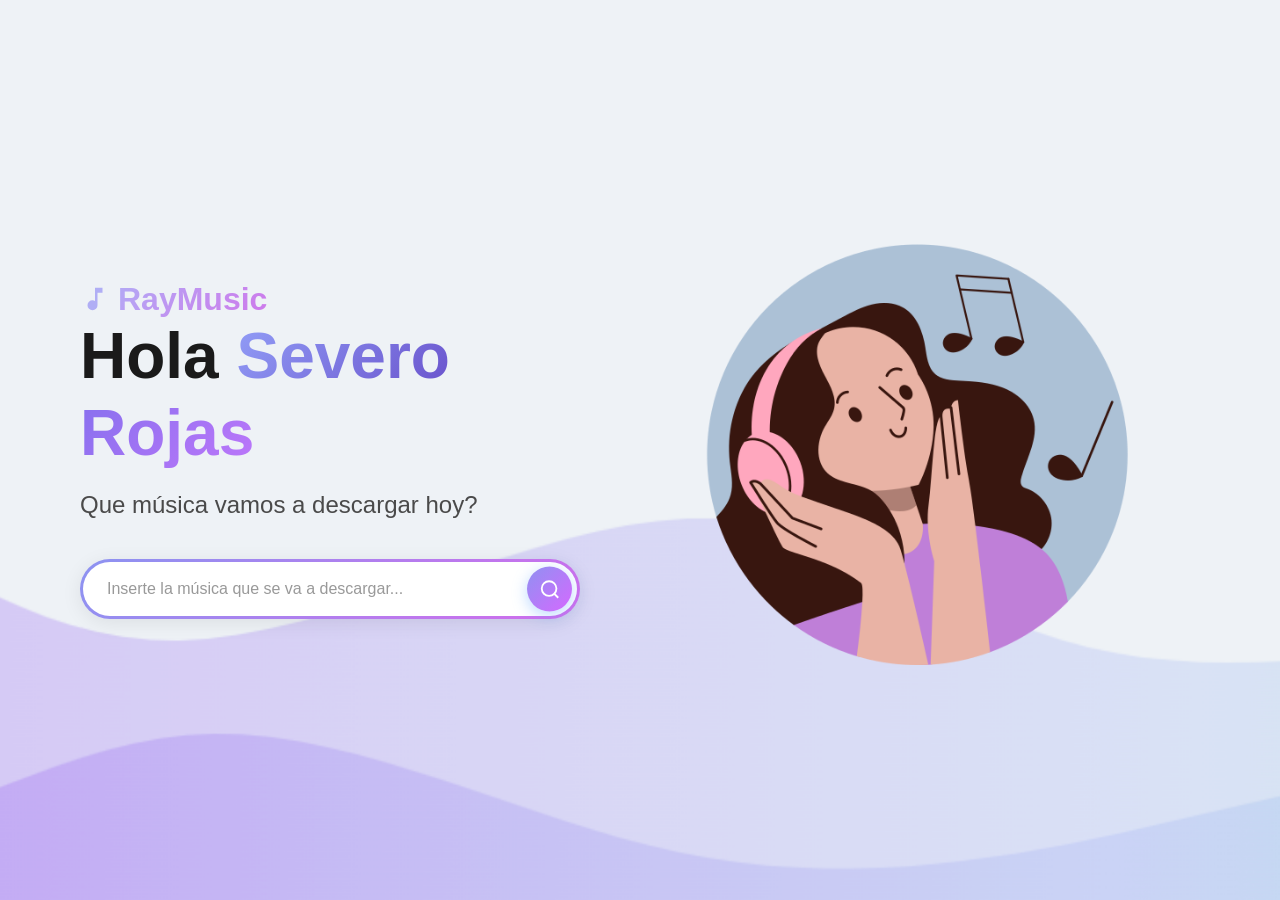
==== index.html @ 9a69cab0 "tercera version" ====
<!DOCTYPE html>
<html lang="es">
<head>
    <meta charset="UTF-8">
    <meta name="viewport" content="width=device-width, initial-scale=1.0">
    <title>Descargador de Música - Severo Rojas</title>
    <link rel="stylesheet" href="styles.css">
    <link rel="icon" href="imagenes/reproductor-de-musica.png" type="image/x-icon">
</head>
<body>
    <div class="container">
        <div class="content">
            <h1 class="titulopagins"><svg xmlns="http://www.w3.org/2000/svg" height="24px" viewBox="0 -960 960 960" width="24px" fill="#B0AEF5"><path d="M287-167q-47-47-47-113t47-113q47-47 113-47 23 0 42.5 5.5T480-418v-422h240v160H560v400q0 66-47 113t-113 47q-66 0-113-47Z"/></svg>RayMusic</h1>
            <h1 class="title">
                Hola <span class="name-blue">Severo</span> <span class="name-purple">Rojas</span>
            </h1>
            
            <p class="subtitle">Que música vamos a descargar hoy?</p>
            
            <div class="search-container">
                <input 
                    type="text" 
                    class="search-input" 
                    placeholder="Inserte la música que se va a descargar..."
                    id="searchInput"
                    autocomplete="off"
                >
                <button class="search-button" id="searchButton">
                    <svg class="search-icon" viewBox="0 0 24 24" fill="none" stroke="currentColor" stroke-width="2">
                        <circle cx="11" cy="11" r="8"></circle>
                        <path d="m21 21-4.35-4.35"></path>
                    </svg>
                </button>
            </div>
        </div>
        <div class="foto"></div>
    </div>
    
    <!-- Modal de resultados -->
    <div id="resultsModal" class="modal">
        <div class="modal-content">
            <div class="modal-header">
                <h2>Resultados de búsqueda</h2>
                <button id="closeModal" class="close-btn">&times;</button>
            </div>
            <div id="modalResults" class="modal-results"></div>
        </div>
    </div>
    
    <!-- Cargar configuración y aplicación -->
    <script src="config.js"></script>
    <script src="app.js"></script>
</body>
</html>
---- styles.css ----
* {
    margin: 0;
    padding: 0;
    box-sizing: border-box;
}

body {
    font-family: -apple-system, BlinkMacSystemFont, 'Segoe UI', Roboto, 'Helvetica Neue', Arial, sans-serif;
    background-image: url(imagenes/Hola\ Severo\ Rojas.png);
    background-size: cover;
    background-position: center center;
    background-repeat: no-repeat;
    min-height: 100vh;
    width: 100%;
    display: flex;
    align-items: center;
    justify-content: center;
    overflow-x: hidden;
    overflow-y: auto;
    position: relative;
}

/* Asegurar que el fondo cubra todo en móviles */
@media (max-width: 768px) {
    body {
        background-attachment: scroll;
        background-size: cover;
        min-height: 100vh;
    }
}
.titulopagins{
     background: linear-gradient(135deg, #adb5f7, #ff1fda);
    -webkit-background-clip: text; /* Recorta el fondo a la forma de las letras */
    -webkit-text-fill-color: transparent; /* Hace el texto transparente para que se vea el fondo */
    background-clip: text; /* Estándar moderno */
    display: flex;
    gap: 8px;
    align-items: center;
}
.titulopagins svg{
   height: 30px;
   width: 30px;
}
.container {
    width: 100%;
    max-width: 1400px;
    padding: 40px;
    display: grid;
    grid-template-columns: 1fr 1fr;
    gap: 100px;
    align-items: center;
    position: relative;
    z-index: 2;
}

.content {
    padding-left: 40px;
}
.foto{
    height: 440px;
    width: 450px;
  background-image: url(imagenes/musica.png);
  background-size: cover;
  background-repeat: no-repeat;
}
.title {
    font-size: 4rem;
    font-weight: 800;
    color: #1a1a1a;
    margin-bottom: 20px;
    line-height: 1.2;
}

.name-blue {
    background: linear-gradient(135deg, #929ef7, #6952cc);
    -webkit-background-clip: text; /* Recorta el fondo a la forma de las letras */
    -webkit-text-fill-color: transparent; /* Hace el texto transparente para que se vea el fondo */
    background-clip: text; /* Estándar moderno */
}
.name-purple {
     background: linear-gradient(135deg, #8770ee, #BD77FA);
    -webkit-background-clip: text; /* Recorta el fondo a la forma de las letras */
    -webkit-text-fill-color: transparent; /* Hace el texto transparente para que se vea el fondo */
    background-clip: text; /* Estándar moderno */
}

.subtitle {
    font-size: 1.5rem;
    color: #4a4a4a;
    margin-bottom: 40px;
    font-weight: 400;
}

.search-container {
    position: relative;
    width: 100%;
    max-width: 500px;
}

.search-input {
    width: 100%;
    padding: 18px 60px 18px 24px;
    font-size: 1rem;
    border: 3px solid transparent;
    border-radius: 50px;
    outline: none;
    background: white;
    color: #333;
    transition: all 0.3s ease;
    box-shadow: 0 4px 20px rgba(0, 0, 0, 0.08);
    background: linear-gradient(white, white) padding-box,
                linear-gradient(135deg, #8C93F1, #d26cec) border-box;
}

.search-input:focus {
    box-shadow: 0 8px 30px rgba(91, 159, 255, 0.3);
    transform: translateY(-2px);
}

.search-input::placeholder {
    color: #999;
}

.search-button {
    position: absolute;
    right: 8px;
    top: 50%;
    transform: translateY(-50%);
    width: 45px;
    height: 45px;
    border: none;
    border-radius: 50%;
    background: linear-gradient(135deg, #9091F1, #b700ff96);
    cursor: pointer;
    display: flex;
    align-items: center;
    justify-content: center;
    transition: all 0.3s ease;
    box-shadow: 0 4px 15px rgba(91, 159, 255, 0.4);
}

.search-button:hover {
    transform: translateY(-50%) scale(1.05);
    box-shadow: 0 6px 20px rgba(91, 159, 255, 0.5);
}

.search-button:active {
    transform: translateY(-50%) scale(0.95);
}

.search-icon {
    width: 22px;
    height: 22px;
    color: white;
}

.video-container {
    display: flex;
    flex-direction: column;
    align-items: center;
    justify-content: center;
    gap: 30px;
}

.video-placeholder {
    width: 100%;
    max-width: 450px;
    aspect-ratio: 1;
    background-image: url(imagenes/musica.png);
    background-size: cover;
    border-radius: 20px;
    display: flex;
    align-items: center;
    justify-content: center;
    transition: all 0.3s ease;
    position: relative;
    overflow: hidden;
}

#videoPlayer {
    width: 100%;
    height: 100%;
    border-radius: 20px;
}

#videoPlayer iframe {
    width: 100%;
    height: 100%;
}

/* Botón de descarga gigante */
.download-button {
    width: 100%;
    max-width: 450px;
    padding: 25px 40px;
    font-size: 1.4rem;
    font-weight: 700;
    color: white;
    background: linear-gradient(135deg, #10b981, #059669);
    border: none;
    border-radius: 20px;
    cursor: pointer;
    display: flex;
    align-items: center;
    justify-content: center;
    gap: 15px;
    transition: all 0.3s ease;
    box-shadow: 0 10px 30px rgba(16, 185, 129, 0.4);
    text-transform: uppercase;
    letter-spacing: 1px;
    opacity: 0;
    transform: scale(0.9);
}

.download-button:hover {
    transform: scale(1.05);
    box-shadow: 0 15px 40px rgba(16, 185, 129, 0.6);
    background: linear-gradient(135deg, #059669, #047857);
}

.download-button:active {
    transform: scale(0.98);
}

.download-icon {
    width: 32px;
    height: 32px;
    animation: bounce 2s infinite;
}

@keyframes bounce {
    0%, 100% {
        transform: translateY(0);
    }
    50% {
        transform: translateY(-10px);
    }
}

@keyframes shine {
    0% {
        transform: translateX(-100%) translateY(-100%) rotate(45deg);
    }
    100% {
        transform: translateX(100%) translateY(100%) rotate(45deg);
    }
}




@media (max-width: 1024px) {
    .titulopagins{
       align-items: center;
       justify-content: center;
    }
    .container {
        grid-template-columns: 1fr;
        gap: 40px;
        text-align: center;
        padding: 40px 20px;
    }
    
    .content {
        padding-left: 0;
    }
    
    .title {
        font-size: 3rem;
    }
    
    .subtitle {
        font-size: 1.2rem;
    }
    
    .search-container {
        margin: 0 auto;
    }
    
    .foto {
        margin: 0 auto;
    }
}

@media (max-width: 768px) {
    body {
        background-attachment: scroll;
        background-size: cover;
        min-height: 100vh;
        align-items: flex-start;
        padding-top: 20px;
    }
    
    .title {
        font-size: 2.5rem;
    }
    
    .subtitle {
        font-size: 1rem;
    }
    
    .container {
        padding: 20px;
        min-height: auto;
    }
    
    .foto {
        height: 300px;
        width: 300px;
    }
}

/* Modal de resultados */
.modal {
    display: none;
    position: fixed;
    top: 0;
    left: 0;
    width: 100%;
    height: 100%;
    background: rgba(0, 0, 0, 0.8);
    z-index: 1000;
    align-items: center;
    justify-content: center;
    opacity: 0;
    transition: opacity 0.3s ease;
}

.modal.show {
    opacity: 1;
}

.modal-content {
    background: white;
    border-radius: 20px;
    width: 90%;
    max-width: 800px;
    max-height: 80vh;
    overflow: hidden;
    display: flex;
    flex-direction: column;
    animation: slideUp 0.3s ease;
}

@keyframes slideUp {
    from {
        transform: translateY(50px);
        opacity: 0;
    }
    to {
        transform: translateY(0);
        opacity: 1;
    }
}

.modal-header {
    padding: 25px 30px;
    border-bottom: 2px solid; /* Definimos el grosor y estilo */
  border-image-source: linear-gradient(135deg, #8190ff80, #b950ff80);
  border-image-slice: 1; /* Esto es vital para que el gradiente se vea */
    display: flex;
    justify-content: space-between;
    align-items: center;
}

.modal-header h2 {
    margin: 0;
    font-size: 1.8rem;
    background: linear-gradient(135deg, #818fff, #b950ff);
    -webkit-background-clip: text; /* Recorta el fondo a la forma de las letras */
    -webkit-text-fill-color: transparent; /* Hace el texto transparente para que se vea el fondo */
    background-clip: text; /* Estándar moderno */
}

.close-btn {
    background: none;
    border: none;
    font-size: 2.5rem;
    background: linear-gradient(135deg, #929ef7, #6952cc);
    -webkit-background-clip: text; /* Recorta el fondo a la forma de las letras */
    -webkit-text-fill-color: transparent; /* Hace el texto transparente para que se vea el fondo */
    background-clip: text; /* Estándar moderno */
    cursor: pointer;
    width: 40px;
    height: 40px;
    display: flex;
    align-items: center;
    justify-content: center;
    border-radius: 50%;
    transition: all 0.2s ease;
}

.close-btn:hover {
    color: rgb(22, 170, 255);
    transform: rotate(90deg);
    background-color: #818181a9;
}

.modal-results {
    padding: 20px;
    overflow-y: auto;
    max-height: calc(80vh - 100px);
}

.video-card {
    display: flex;
    align-items: center;
    gap: 20px;
    padding: 15px;
    border-radius: 15px;
    background: #f8f9fa;
    margin-bottom: 15px;
    transition: all 0.3s ease;
}

.video-card:hover {
    background: #e9ecef;
    transform: translateX(5px);
}

.video-card img {
    width: 120px;
    height: 90px;
    border-radius: 10px;
    object-fit: cover;
}

.video-info {
    flex: 1;
}

.video-info h3 {
    font-size: 1rem;
    margin: 0 0 5px 0;
    color: #333;
}

.video-info p {
    font-size: 0.85rem;
    color: #666;
    margin: 0;
}

.download-btn {
    padding: 12px 25px;
    background: linear-gradient(135deg, #10b981, #059669);
    color: white;
    border: none;
    border-radius: 10px;
    cursor: pointer;
    font-weight: 600;
    display: flex;
    align-items: center;
    gap: 8px;
    transition: all 0.3s ease;
    white-space: nowrap;
}

.download-btn:hover {
    background: linear-gradient(135deg, #059669, #047857);
    transform: scale(1.05);
}

.download-btn:disabled {
    opacity: 0.6;
    cursor: not-allowed;
}

.download-btn svg {
    width: 18px;
    height: 18px;
}

@media (max-width: 768px) {
    .video-card {
        flex-direction: column;
        text-align: center;
    }
    
    .video-card img {
        width: 100%;
        height: auto;
    }
    
    .download-btn {
        width: 100%;
    }
}

/* Animaciones para notificaciones */
@keyframes slideIn {
    from {
        transform: translateX(400px);
        opacity: 0;
    }
    to {
        transform: translateX(0);
        opacity: 1;
    }
}

@keyframes slideOut {
    from {
        transform: translateX(0);
        opacity: 1;
    }
    to {
        transform: translateX(400px);
        opacity: 0;
    }
}

@keyframes fadeIn {
    from {
        opacity: 0;
    }
    to {
        opacity: 1;
    }
}

@keyframes fadeOut {
    from {
        opacity: 1;
    }
    to {
        opacity: 0;
    }
}
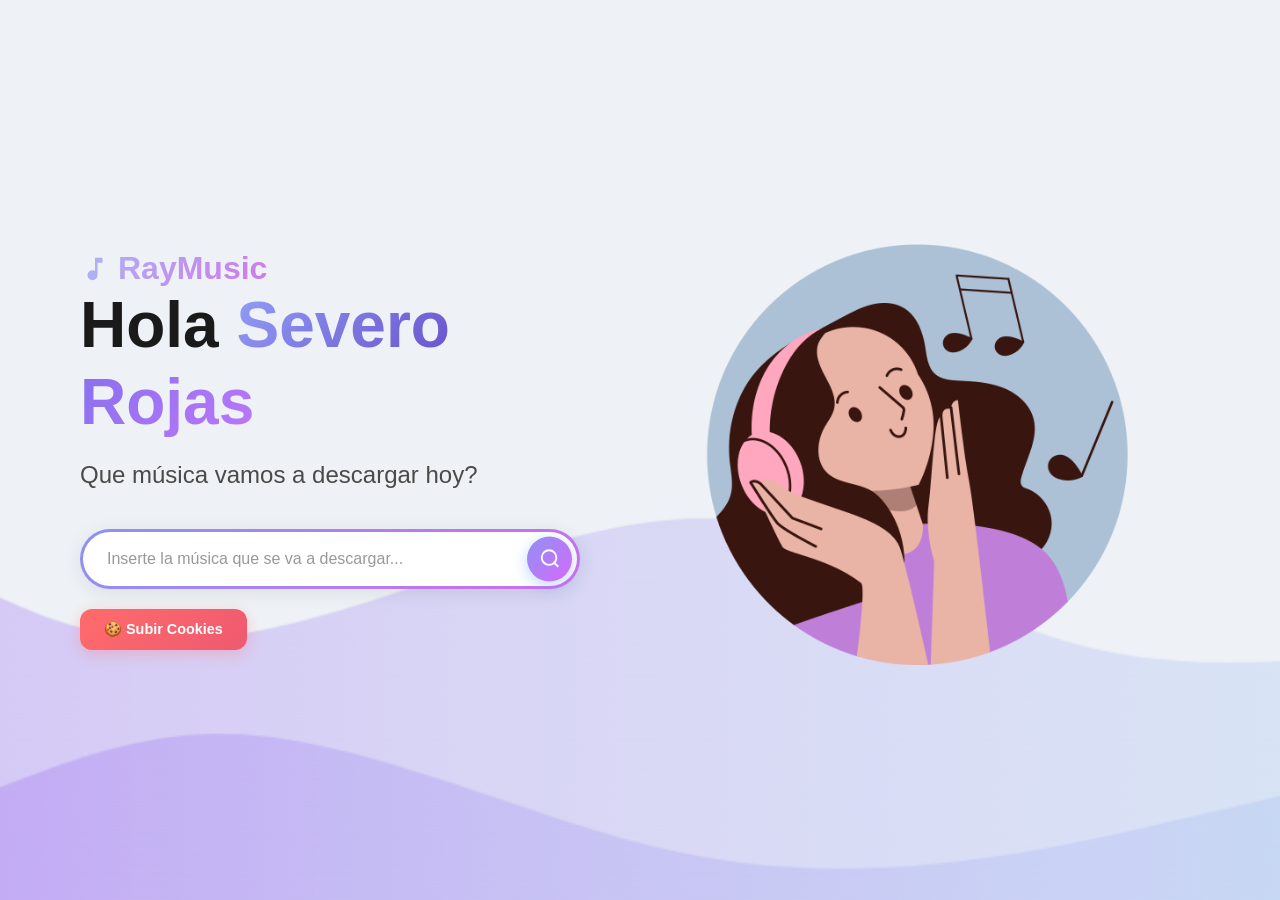
==== commit f1a6fb44: "QUIZAS ULTIMO" ====
--- a/index.html
+++ b/index.html
@@ -32,6 +32,11 @@
                     </svg>
                 </button>
             </div>
+            
+            <!-- Botón de cookies -->
+            <a href="/cookies.html" class="cookies-btn" title="Subir cookies de YouTube">
+                🍪 Subir Cookies
+            </a>
         </div>
         <div class="foto"></div>
     </div>
--- a/styles.css
+++ b/styles.css
@@ -527,3 +527,24 @@
         opacity: 0;
     }
 }
+
+
+/* Botón de cookies */
+.cookies-btn {
+    display: inline-block;
+    margin-top: 20px;
+    padding: 12px 24px;
+    background: linear-gradient(135deg, #ff6b6b, #ee5a6f);
+    color: white;
+    text-decoration: none;
+    border-radius: 12px;
+    font-weight: 600;
+    font-size: 0.9rem;
+    transition: all 0.3s ease;
+    box-shadow: 0 4px 15px rgba(255, 107, 107, 0.3);
+}
+
+.cookies-btn:hover {
+    transform: translateY(-2px);
+    box-shadow: 0 6px 20px rgba(255, 107, 107, 0.4);
+}
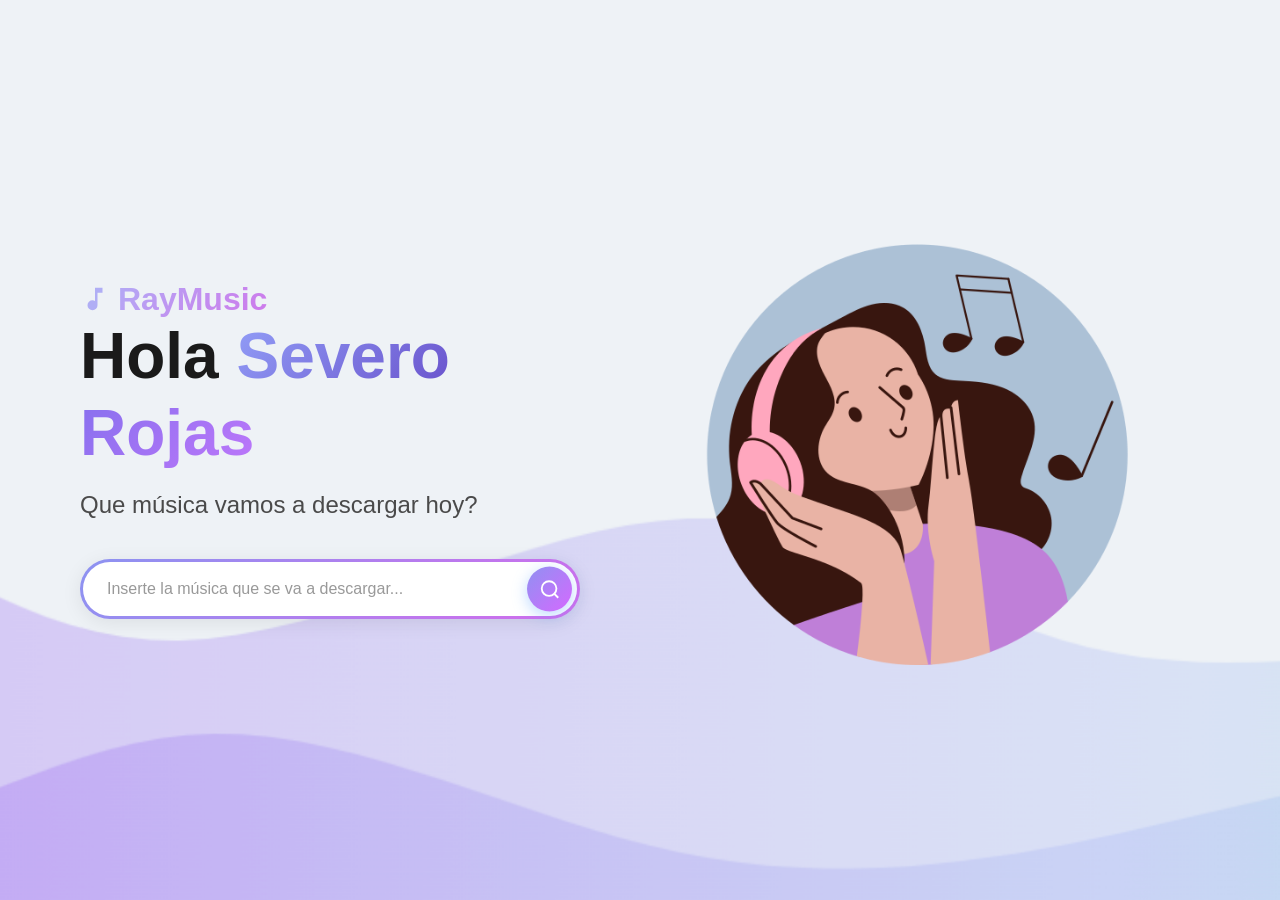
==== commit 39e3f75a: "VERSION FINAL" ====
--- a/index.html
+++ b/index.html
@@ -32,11 +32,6 @@
                     </svg>
                 </button>
             </div>
-            
-            <!-- Botón de cookies -->
-            <a href="/cookies.html" class="cookies-btn" title="Subir cookies de YouTube">
-                🍪 Subir Cookies
-            </a>
         </div>
         <div class="foto"></div>
     </div>
--- a/styles.css
+++ b/styles.css
@@ -4,12 +4,18 @@
     box-sizing: border-box;
 }
 
+html {
+    height: 100%;
+    width: 100%;
+}
+
 body {
     font-family: -apple-system, BlinkMacSystemFont, 'Segoe UI', Roboto, 'Helvetica Neue', Arial, sans-serif;
     background-image: url(imagenes/Hola\ Severo\ Rojas.png);
     background-size: cover;
-    background-position: center center;
+    background-position: center;
     background-repeat: no-repeat;
+    background-attachment: fixed;
     min-height: 100vh;
     width: 100%;
     display: flex;
@@ -18,15 +24,6 @@
     overflow-x: hidden;
     overflow-y: auto;
     position: relative;
-}
-
-/* Asegurar que el fondo cubra todo en móviles */
-@media (max-width: 768px) {
-    body {
-        background-attachment: scroll;
-        background-size: cover;
-        min-height: 100vh;
-    }
 }
 .titulopagins{
      background: linear-gradient(135deg, #adb5f7, #ff1fda);
@@ -247,18 +244,21 @@
 }
 
 
-
-
 @media (max-width: 1024px) {
     .titulopagins{
-       align-items: center;
-       justify-content: center;
-    }
+        justify-content: center;
+    }
+    body {
+        background-size: cover;
+        align-items: flex-start;
+        padding-top: 20px;
+    }
+    
     .container {
         grid-template-columns: 1fr;
         gap: 40px;
         text-align: center;
-        padding: 40px 20px;
+        padding: 20px;
     }
     
     .content {
@@ -279,34 +279,76 @@
     
     .foto {
         margin: 0 auto;
+        height: 350px;
+        width: 350px;
     }
 }
 
 @media (max-width: 768px) {
     body {
-        background-attachment: scroll;
+        background-size: cover;
+        background-position: center center;
+    }
+    
+    .title {
+        font-size: 2.5rem;
+    }
+    
+    .subtitle {
+        font-size: 1rem;
+        margin-bottom: 30px;
+    }
+    
+    .container {
+        padding: 15px;
+        gap: 30px;
+    }
+    
+    .foto {
+        height: 280px;
+        width: 280px;
+    }
+    
+    .search-input {
+        padding: 16px 55px 16px 20px;
+        font-size: 0.95rem;
+    }
+}
+
+@media (max-width: 480px) {
+    body {
         background-size: cover;
         min-height: 100vh;
-        align-items: flex-start;
-        padding-top: 20px;
     }
     
     .title {
-        font-size: 2.5rem;
+        font-size: 2rem;
     }
     
     .subtitle {
-        font-size: 1rem;
+        font-size: 0.9rem;
+    }
+    
+    .titulopagins {
+        font-size: 1.2rem;
+    }
+    
+    .titulopagins svg {
+        height: 24px;
+        width: 24px;
+    }
+    
+    .foto {
+        height: 220px;
+        width: 220px;
+    }
+    
+    .search-container {
+        max-width: 100%;
     }
     
     .container {
-        padding: 20px;
-        min-height: auto;
-    }
-    
-    .foto {
-        height: 300px;
-        width: 300px;
+        padding: 10px;
     }
 }
 
@@ -355,9 +397,6 @@
 
 .modal-header {
     padding: 25px 30px;
-    border-bottom: 2px solid; /* Definimos el grosor y estilo */
-  border-image-source: linear-gradient(135deg, #8190ff80, #b950ff80);
-  border-image-slice: 1; /* Esto es vital para que el gradiente se vea */
     display: flex;
     justify-content: space-between;
     align-items: center;
@@ -366,7 +405,7 @@
 .modal-header h2 {
     margin: 0;
     font-size: 1.8rem;
-    background: linear-gradient(135deg, #818fff, #b950ff);
+    background: linear-gradient(135deg, #818fff, #ff50e2);
     -webkit-background-clip: text; /* Recorta el fondo a la forma de las letras */
     -webkit-text-fill-color: transparent; /* Hace el texto transparente para que se vea el fondo */
     background-clip: text; /* Estándar moderno */
@@ -527,24 +566,3 @@
         opacity: 0;
     }
 }
-
-
-/* Botón de cookies */
-.cookies-btn {
-    display: inline-block;
-    margin-top: 20px;
-    padding: 12px 24px;
-    background: linear-gradient(135deg, #ff6b6b, #ee5a6f);
-    color: white;
-    text-decoration: none;
-    border-radius: 12px;
-    font-weight: 600;
-    font-size: 0.9rem;
-    transition: all 0.3s ease;
-    box-shadow: 0 4px 15px rgba(255, 107, 107, 0.3);
-}
-
-.cookies-btn:hover {
-    transform: translateY(-2px);
-    box-shadow: 0 6px 20px rgba(255, 107, 107, 0.4);
-}
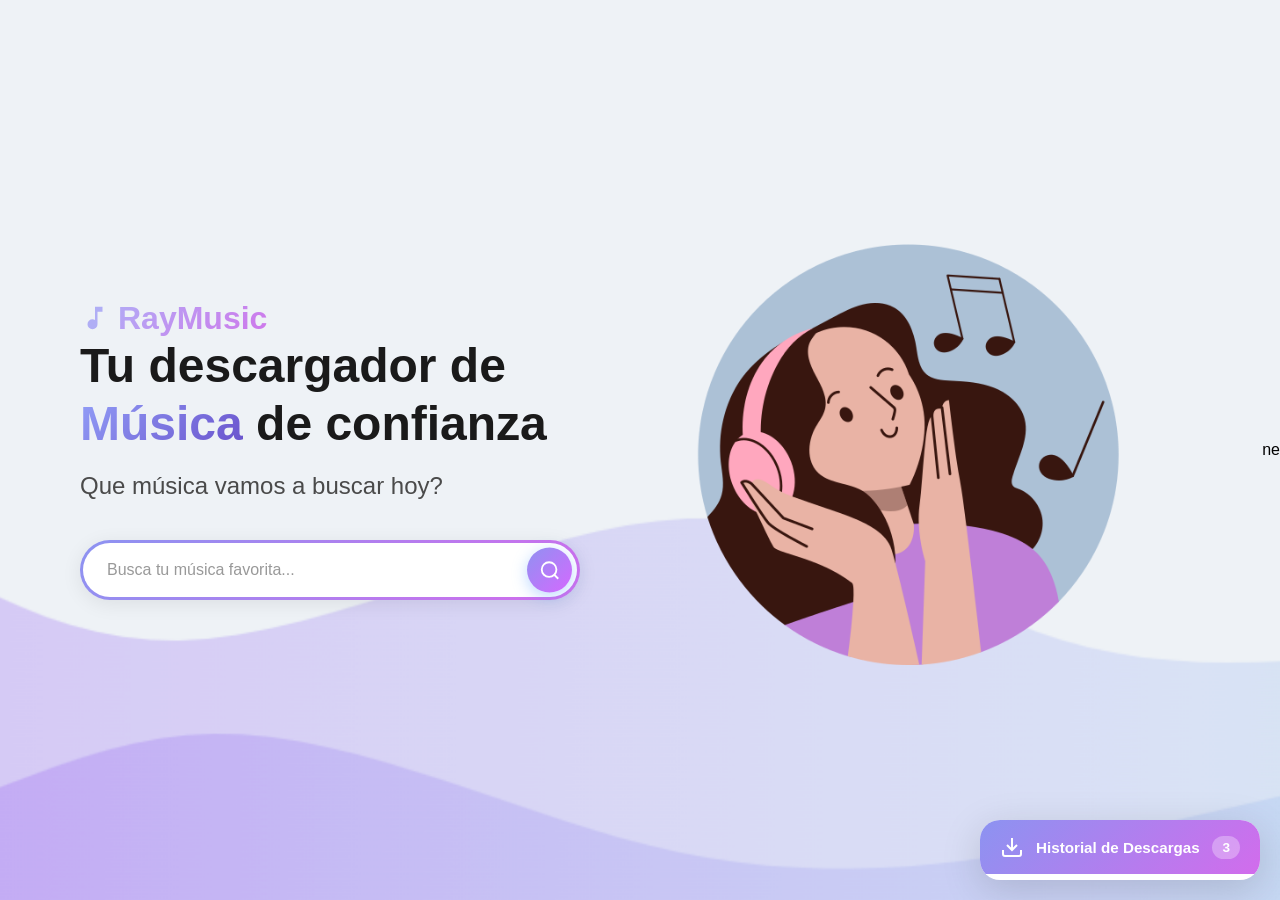
==== commit d6bbc06b: "RayMusic- Simulador" ====
--- a/index.html
+++ b/index.html
@@ -3,7 +3,26 @@
 <head>
     <meta charset="UTF-8">
     <meta name="viewport" content="width=device-width, initial-scale=1.0">
-    <title>Descargador de Música - Severo Rojas</title>
+    <title>RayMusic - Buscador de Música</title>
+
+    <!-- SEO -->
+    <meta name="description" content="RayMusic - Busca y descarga tu música favorita de YouTube de forma rápida y sencilla.">
+    <meta name="keywords" content="música, descargar música, buscador de música, youtube música, RayMusic">
+    <meta name="author" content="Severo Rojas">
+    <meta name="robots" content="index, follow">
+
+    <!-- Open Graph (para compartir en redes sociales) -->
+    <meta property="og:title" content="RayMusic - Buscador de Música">
+    <meta property="og:description" content="Busca y descarga tu música favorita de YouTube de forma rápida y sencilla.">
+    <meta property="og:type" content="website">
+    <meta property="og:image" content="imagenes/reproductor-de-musica.png">
+
+    <!-- Twitter Card -->
+    <meta name="twitter:card" content="summary">
+    <meta name="twitter:title" content="RayMusic - Buscador de Música">
+    <meta name="twitter:description" content="Busca y descarga tu música favorita de YouTube.">
+    <meta name="twitter:image" content="imagenes/reproductor-de-musica.png">
+
     <link rel="stylesheet" href="styles.css">
     <link rel="icon" href="imagenes/reproductor-de-musica.png" type="image/x-icon">
 </head>
@@ -11,17 +30,17 @@
     <div class="container">
         <div class="content">
             <h1 class="titulopagins"><svg xmlns="http://www.w3.org/2000/svg" height="24px" viewBox="0 -960 960 960" width="24px" fill="#B0AEF5"><path d="M287-167q-47-47-47-113t47-113q47-47 113-47 23 0 42.5 5.5T480-418v-422h240v160H560v400q0 66-47 113t-113 47q-66 0-113-47Z"/></svg>RayMusic</h1>
-            <h1 class="title">
-                Hola <span class="name-blue">Severo</span> <span class="name-purple">Rojas</span>
-            </h1>
+            <h3 class="title">
+                Tu descargador de  <span class="name-blue">Música</span>  de confianza
+            </h3>
             
-            <p class="subtitle">Que música vamos a descargar hoy?</p>
+            <p class="subtitle">Que música vamos a buscar hoy?</p>
             
             <div class="search-container">
                 <input 
                     type="text" 
                     class="search-input" 
-                    placeholder="Inserte la música que se va a descargar..."
+                    placeholder="Busca tu música favorita..."
                     id="searchInput"
                     autocomplete="off"
                 >
@@ -36,7 +55,7 @@
         <div class="foto"></div>
     </div>
     
-    <!-- Modal de resultados -->
+    <!-- Modal de resultados -->ne
     <div id="resultsModal" class="modal">
         <div class="modal-content">
             <div class="modal-header">
@@ -47,6 +66,42 @@
         </div>
     </div>
     
+    <!-- Widget de Historial de Descargas -->
+    <div id="historyWidget" class="history-widget collapsed">
+        <div class="history-header" onclick="toggleHistory()">
+            <svg class="history-icon" viewBox="0 0 24 24" fill="none" stroke="currentColor" stroke-width="2">
+                <path d="M21 15v4a2 2 0 0 1-2 2H5a2 2 0 0 1-2-2v-4"></path>
+                <polyline points="7 10 12 15 17 10"></polyline>
+                <line x1="12" y1="15" x2="12" y2="3"></line>
+            </svg>
+            <span class="history-title">Historial de Descargas</span>
+            <span class="history-count">3</span>
+        </div>
+        <div class="history-content">
+            <div class="history-item">
+                <div class="history-item-info">
+                    <div class="history-item-title">Bohemian Rhapsody</div>
+                    <div class="history-item-artist">Queen</div>
+                </div>
+                <div class="history-item-status completed">✓</div>
+            </div>
+            <div class="history-item">
+                <div class="history-item-info">
+                    <div class="history-item-title">Blinding Lights</div>
+                    <div class="history-item-artist">The Weeknd</div>
+                </div>
+                <div class="history-item-status completed">✓</div>
+            </div>
+            <div class="history-item">
+                <div class="history-item-info">
+                    <div class="history-item-title">Shape of You</div>
+                    <div class="history-item-artist">Ed Sheeran</div>
+                </div>
+                <div class="history-item-status completed">✓</div>
+            </div>
+        </div>
+    </div>
+    
     <!-- Cargar configuración y aplicación -->
     <script src="config.js"></script>
     <script src="app.js"></script>
--- a/styles.css
+++ b/styles.css
@@ -4,18 +4,12 @@
     box-sizing: border-box;
 }
 
-html {
-    height: 100%;
-    width: 100%;
-}
-
 body {
     font-family: -apple-system, BlinkMacSystemFont, 'Segoe UI', Roboto, 'Helvetica Neue', Arial, sans-serif;
     background-image: url(imagenes/Hola\ Severo\ Rojas.png);
     background-size: cover;
-    background-position: center;
+    background-position: center center;
     background-repeat: no-repeat;
-    background-attachment: fixed;
     min-height: 100vh;
     width: 100%;
     display: flex;
@@ -24,6 +18,15 @@
     overflow-x: hidden;
     overflow-y: auto;
     position: relative;
+}
+
+/* Asegurar que el fondo cubra todo en móviles */
+@media (max-width: 768px) {
+    body {
+        background-attachment: scroll;
+        background-size: cover;
+        min-height: 100vh;
+    }
 }
 .titulopagins{
      background: linear-gradient(135deg, #adb5f7, #ff1fda);
@@ -61,7 +64,7 @@
   background-repeat: no-repeat;
 }
 .title {
-    font-size: 4rem;
+    font-size: 3rem;
     font-weight: 800;
     color: #1a1a1a;
     margin-bottom: 20px;
@@ -244,21 +247,18 @@
 }
 
 
+
+
 @media (max-width: 1024px) {
     .titulopagins{
-        justify-content: center;
-    }
-    body {
-        background-size: cover;
-        align-items: flex-start;
-        padding-top: 20px;
-    }
-    
+       align-items: center;
+       justify-content: center;
+    }
     .container {
         grid-template-columns: 1fr;
         gap: 40px;
         text-align: center;
-        padding: 20px;
+        padding: 40px 20px;
     }
     
     .content {
@@ -279,15 +279,16 @@
     
     .foto {
         margin: 0 auto;
-        height: 350px;
-        width: 350px;
     }
 }
 
 @media (max-width: 768px) {
     body {
+        background-attachment: scroll;
         background-size: cover;
-        background-position: center center;
+        min-height: 100vh;
+        align-items: flex-start;
+        padding-top: 20px;
     }
     
     .title {
@@ -296,59 +297,16 @@
     
     .subtitle {
         font-size: 1rem;
-        margin-bottom: 30px;
     }
     
     .container {
-        padding: 15px;
-        gap: 30px;
+        padding: 20px;
+        min-height: auto;
     }
     
     .foto {
-        height: 280px;
-        width: 280px;
-    }
-    
-    .search-input {
-        padding: 16px 55px 16px 20px;
-        font-size: 0.95rem;
-    }
-}
-
-@media (max-width: 480px) {
-    body {
-        background-size: cover;
-        min-height: 100vh;
-    }
-    
-    .title {
-        font-size: 2rem;
-    }
-    
-    .subtitle {
-        font-size: 0.9rem;
-    }
-    
-    .titulopagins {
-        font-size: 1.2rem;
-    }
-    
-    .titulopagins svg {
-        height: 24px;
-        width: 24px;
-    }
-    
-    .foto {
-        height: 220px;
-        width: 220px;
-    }
-    
-    .search-container {
-        max-width: 100%;
-    }
-    
-    .container {
-        padding: 10px;
+        height: 300px;
+        width: 300px;
     }
 }
 
@@ -397,6 +355,9 @@
 
 .modal-header {
     padding: 25px 30px;
+    border-bottom: 2px solid; /* Definimos el grosor y estilo */
+  border-image-source: linear-gradient(135deg, #8190ff80, #b950ff80);
+  border-image-slice: 1; /* Esto es vital para que el gradiente se vea */
     display: flex;
     justify-content: space-between;
     align-items: center;
@@ -405,7 +366,7 @@
 .modal-header h2 {
     margin: 0;
     font-size: 1.8rem;
-    background: linear-gradient(135deg, #818fff, #ff50e2);
+    background: linear-gradient(135deg, #818fff, #b950ff);
     -webkit-background-clip: text; /* Recorta el fondo a la forma de las letras */
     -webkit-text-fill-color: transparent; /* Hace el texto transparente para que se vea el fondo */
     background-clip: text; /* Estándar moderno */
@@ -566,3 +527,221 @@
         opacity: 0;
     }
 }
+
+
+/* Botón Y2Mate */
+.y2mate-btn {
+    padding: 12px;
+    background: linear-gradient(135deg, #ff6b6b, #ee5a6f);
+    color: white;
+    border: none;
+    border-radius: 10px;
+    cursor: pointer;
+    display: flex;
+    align-items: center;
+    justify-content: center;
+    transition: all 0.3s ease;
+    min-width: 45px;
+}
+
+.y2mate-btn:hover {
+    background: linear-gradient(135deg, #ee5a6f, #dc4a5a);
+    transform: scale(1.05);
+}
+
+.y2mate-btn svg {
+    width: 18px;
+    height: 18px;
+}
+
+/* Ajustar el contenedor de botones en las tarjetas */
+.video-card > div:last-child {
+    display: flex;
+    gap: 8px;
+}
+
+@media (max-width: 768px) {
+    .video-card > div:last-child {
+        width: 100%;
+        flex-direction: column;
+    }
+    
+    .y2mate-btn {
+        width: 100%;
+    }
+}
+
+
+/* Widget de Historial de Descargas */
+.history-widget {
+    position: fixed;
+    bottom: 20px;
+    right: 20px;
+    background: white;
+    border-radius: 20px;
+    box-shadow: 0 10px 40px rgba(0, 0, 0, 0.15);
+    z-index: 999;
+    transition: all 0.4s cubic-bezier(0.68, -0.55, 0.265, 1.55);
+    overflow: hidden;
+}
+
+.history-widget.collapsed {
+    width: 280px;
+    height: 60px;
+}
+
+.history-widget:not(.collapsed) {
+    width: 350px;
+    max-height: 500px;
+}
+
+.history-header {
+    padding: 15px 20px;
+    display: flex;
+    align-items: center;
+    gap: 12px;
+    cursor: pointer;
+    background: linear-gradient(135deg, #8C93F1, #d26cec);
+    color: white;
+    transition: all 0.3s ease;
+}
+
+.history-header:hover {
+    background: linear-gradient(135deg, #7a82e8, #c25dd9);
+}
+
+.history-icon {
+    width: 24px;
+    height: 24px;
+    flex-shrink: 0;
+}
+
+.history-title {
+    font-weight: 600;
+    font-size: 0.95rem;
+    flex: 1;
+    white-space: nowrap;
+}
+
+.history-count {
+    background: rgba(255, 255, 255, 0.3);
+    padding: 4px 10px;
+    border-radius: 20px;
+    font-size: 0.85rem;
+    font-weight: 700;
+}
+
+.history-content {
+    max-height: 440px;
+    overflow-y: auto;
+    padding: 15px;
+}
+
+.history-item {
+    display: flex;
+    align-items: center;
+    gap: 12px;
+    padding: 12px;
+    background: #f8f9fa;
+    border-radius: 12px;
+    margin-bottom: 10px;
+    transition: all 0.3s ease;
+}
+
+.history-item:hover {
+    background: #e9ecef;
+    transform: translateX(-5px);
+}
+
+.history-item-info {
+    flex: 1;
+    min-width: 0;
+}
+
+.history-item-title {
+    font-weight: 600;
+    font-size: 0.95rem;
+    color: #333;
+    white-space: nowrap;
+    overflow: hidden;
+    text-overflow: ellipsis;
+}
+
+.history-item-artist {
+    font-size: 0.8rem;
+    color: #666;
+    margin-top: 2px;
+    white-space: nowrap;
+    overflow: hidden;
+    text-overflow: ellipsis;
+}
+
+.history-item-status {
+    width: 28px;
+    height: 28px;
+    border-radius: 50%;
+    display: flex;
+    align-items: center;
+    justify-content: center;
+    font-weight: 700;
+    flex-shrink: 0;
+}
+
+.history-item-status.completed {
+    background: linear-gradient(135deg, #10b981, #059669);
+    color: white;
+    font-size: 1rem;
+}
+
+/* Animación de entrada */
+@keyframes slideInRight {
+    from {
+        transform: translateX(400px);
+        opacity: 0;
+    }
+    to {
+        transform: translateX(0);
+        opacity: 1;
+    }
+}
+
+.history-widget {
+    animation: slideInRight 0.5s ease;
+}
+
+/* Scrollbar personalizado */
+.history-content::-webkit-scrollbar {
+    width: 6px;
+}
+
+.history-content::-webkit-scrollbar-track {
+    background: #f1f1f1;
+    border-radius: 10px;
+}
+
+.history-content::-webkit-scrollbar-thumb {
+    background: linear-gradient(135deg, #8C93F1, #d26cec);
+    border-radius: 10px;
+}
+
+.history-content::-webkit-scrollbar-thumb:hover {
+    background: linear-gradient(135deg, #7a82e8, #c25dd9);
+}
+
+/* Responsive */
+@media (max-width: 768px) {
+    .history-widget {
+        bottom: 10px;
+        right: 10px;
+    }
+    
+    .history-widget.collapsed {
+        width: 150px;
+        height: 55px;
+    }
+    
+    .history-widget:not(.collapsed) {
+        width: calc(100vw - 20px);
+        max-width: 350px;
+    }
+}
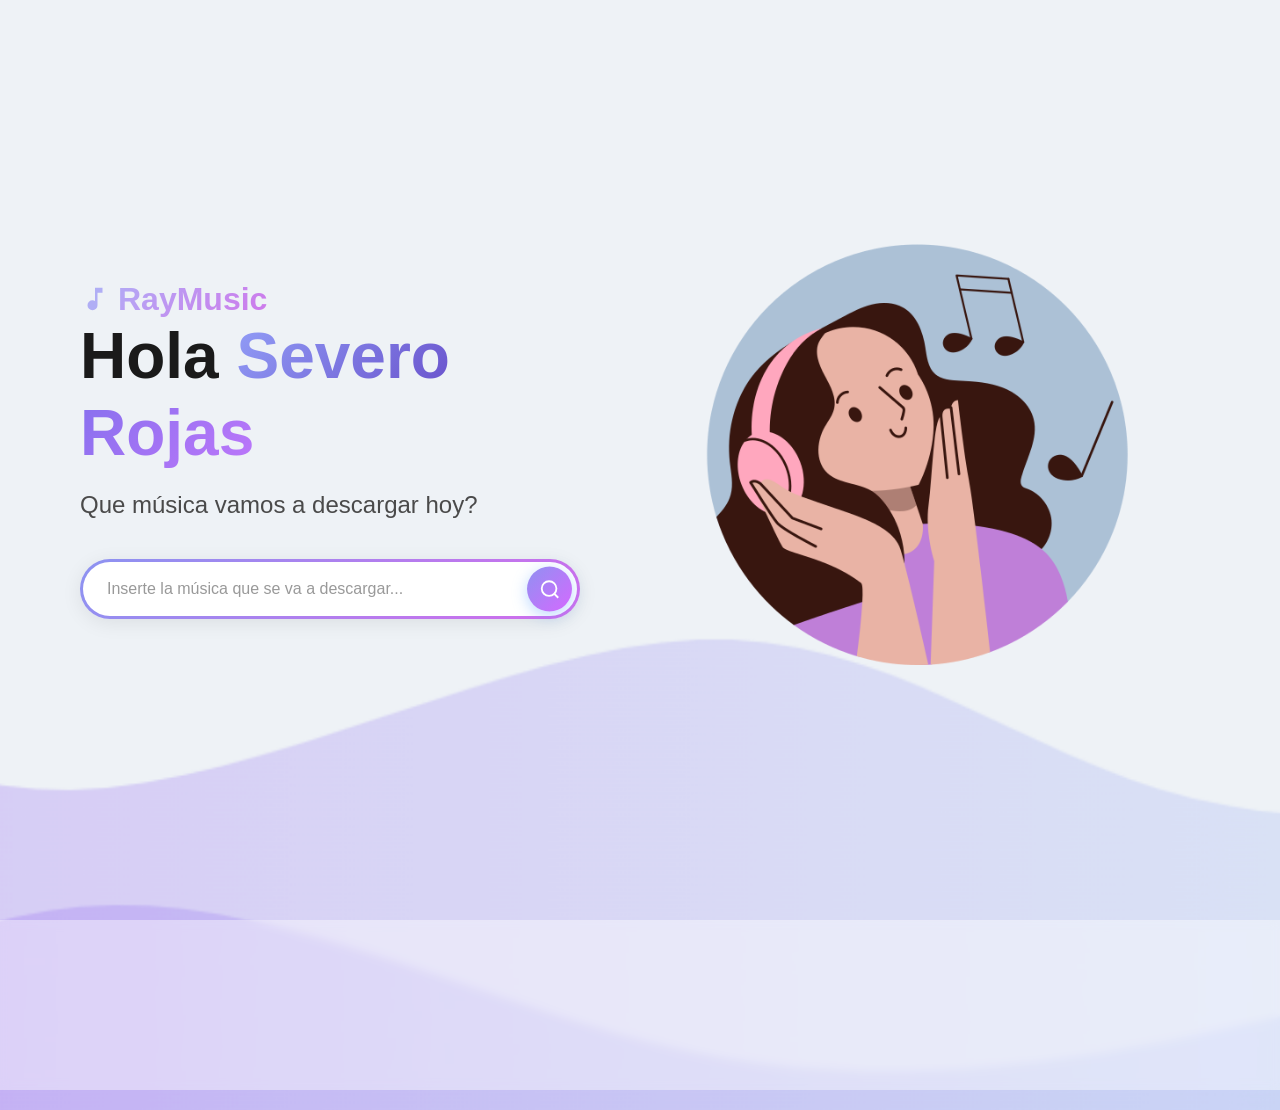
==== commit 13549e24: "actualizacion" ====
--- a/index.html
+++ b/index.html
@@ -3,26 +3,7 @@
 <head>
     <meta charset="UTF-8">
     <meta name="viewport" content="width=device-width, initial-scale=1.0">
-    <title>RayMusic - Buscador de Música</title>
-
-    <!-- SEO -->
-    <meta name="description" content="RayMusic - Busca y descarga tu música favorita de YouTube de forma rápida y sencilla.">
-    <meta name="keywords" content="música, descargar música, buscador de música, youtube música, RayMusic">
-    <meta name="author" content="Severo Rojas">
-    <meta name="robots" content="index, follow">
-
-    <!-- Open Graph (para compartir en redes sociales) -->
-    <meta property="og:title" content="RayMusic - Buscador de Música">
-    <meta property="og:description" content="Busca y descarga tu música favorita de YouTube de forma rápida y sencilla.">
-    <meta property="og:type" content="website">
-    <meta property="og:image" content="imagenes/reproductor-de-musica.png">
-
-    <!-- Twitter Card -->
-    <meta name="twitter:card" content="summary">
-    <meta name="twitter:title" content="RayMusic - Buscador de Música">
-    <meta name="twitter:description" content="Busca y descarga tu música favorita de YouTube.">
-    <meta name="twitter:image" content="imagenes/reproductor-de-musica.png">
-
+    <title>Descargador de Música - Severo Rojas</title>
     <link rel="stylesheet" href="styles.css">
     <link rel="icon" href="imagenes/reproductor-de-musica.png" type="image/x-icon">
 </head>
@@ -30,17 +11,17 @@
     <div class="container">
         <div class="content">
             <h1 class="titulopagins"><svg xmlns="http://www.w3.org/2000/svg" height="24px" viewBox="0 -960 960 960" width="24px" fill="#B0AEF5"><path d="M287-167q-47-47-47-113t47-113q47-47 113-47 23 0 42.5 5.5T480-418v-422h240v160H560v400q0 66-47 113t-113 47q-66 0-113-47Z"/></svg>RayMusic</h1>
-            <h3 class="title">
-                Tu descargador de  <span class="name-blue">Música</span>  de confianza
-            </h3>
+            <h1 class="title">
+                Hola <span class="name-blue">Severo</span> <span class="name-purple">Rojas</span>
+            </h1>
             
-            <p class="subtitle">Que música vamos a buscar hoy?</p>
+            <p class="subtitle">Que música vamos a descargar hoy?</p>
             
             <div class="search-container">
                 <input 
                     type="text" 
                     class="search-input" 
-                    placeholder="Busca tu música favorita..."
+                    placeholder="Inserte la música que se va a descargar..."
                     id="searchInput"
                     autocomplete="off"
                 >
@@ -55,7 +36,7 @@
         <div class="foto"></div>
     </div>
     
-    <!-- Modal de resultados -->ne
+    <!-- Modal de resultados -->
     <div id="resultsModal" class="modal">
         <div class="modal-content">
             <div class="modal-header">
@@ -66,42 +47,20 @@
         </div>
     </div>
     
-    <!-- Widget de Historial de Descargas -->
-    <div id="historyWidget" class="history-widget collapsed">
-        <div class="history-header" onclick="toggleHistory()">
-            <svg class="history-icon" viewBox="0 0 24 24" fill="none" stroke="currentColor" stroke-width="2">
-                <path d="M21 15v4a2 2 0 0 1-2 2H5a2 2 0 0 1-2-2v-4"></path>
-                <polyline points="7 10 12 15 17 10"></polyline>
-                <line x1="12" y1="15" x2="12" y2="3"></line>
-            </svg>
-            <span class="history-title">Historial de Descargas</span>
-            <span class="history-count">3</span>
+    <!-- Historial de búsquedas -->
+    <div class="historial-wrapper">
+        <div class="historial-header">
+            <svg xmlns="http://www.w3.org/2000/svg" height="20px" viewBox="0 -960 960 960" width="20px" fill="#B0AEF5"><path d="M480-120q-138 0-240.5-91.5T122-440h82q14 104 92.5 172T480-200q117 0 198.5-81.5T760-480q0-117-81.5-198.5T480-760q-69 0-129 30t-101 80h110v80H120v-240h80v94q51-64 124.5-99T480-840q75 0 140.5 28.5t114 77q48.5 48.5 77 114T840-480q0 75-28.5 140.5t-77 114q-48.5 48.5-114 77T480-120Zm112-192L440-464v-216h80v184l128 128-56 56Z"/></svg>
+            <span>Historial de búsquedas</span>
+            <button id="clearHistory" title="Limpiar historial">
+                <svg xmlns="http://www.w3.org/2000/svg" height="18px" viewBox="0 -960 960 960" width="18px" fill="currentColor"><path d="M280-120q-33 0-56.5-23.5T200-200v-520h-40v-80h200v-40h240v40h200v80h-40v520q0 33-23.5 56.5T680-120H280Zm400-600H280v520h400v-520ZM360-280h80v-360h-80v360Zm160 0h80v-360h-80v360ZM280-720v520-520Z"/></svg>
+            </button>
         </div>
-        <div class="history-content">
-            <div class="history-item">
-                <div class="history-item-info">
-                    <div class="history-item-title">Bohemian Rhapsody</div>
-                    <div class="history-item-artist">Queen</div>
-                </div>
-                <div class="history-item-status completed">✓</div>
-            </div>
-            <div class="history-item">
-                <div class="history-item-info">
-                    <div class="history-item-title">Blinding Lights</div>
-                    <div class="history-item-artist">The Weeknd</div>
-                </div>
-                <div class="history-item-status completed">✓</div>
-            </div>
-            <div class="history-item">
-                <div class="history-item-info">
-                    <div class="history-item-title">Shape of You</div>
-                    <div class="history-item-artist">Ed Sheeran</div>
-                </div>
-                <div class="history-item-status completed">✓</div>
-            </div>
+        <div id="historialLista" class="historial-lista">
+            <p class="historial-vacio">Aún no has buscado nada. ¡Empieza buscando tu canción favorita!</p>
         </div>
     </div>
-    
+
     <!-- Cargar configuración y aplicación -->
     <script src="config.js"></script>
     <script src="app.js"></script>
--- a/styles.css
+++ b/styles.css
@@ -13,8 +13,9 @@
     min-height: 100vh;
     width: 100%;
     display: flex;
-    align-items: center;
-    justify-content: center;
+    flex-direction: column;
+    align-items: center;
+    justify-content: flex-start;
     overflow-x: hidden;
     overflow-y: auto;
     position: relative;
@@ -51,6 +52,7 @@
     align-items: center;
     position: relative;
     z-index: 2;
+    min-height: 100vh;
 }
 
 .content {
@@ -64,7 +66,7 @@
   background-repeat: no-repeat;
 }
 .title {
-    font-size: 3rem;
+    font-size: 4rem;
     font-weight: 800;
     color: #1a1a1a;
     margin-bottom: 20px;
@@ -441,53 +443,7 @@
     margin: 0;
 }
 
-.download-btn {
-    padding: 12px 25px;
-    background: linear-gradient(135deg, #10b981, #059669);
-    color: white;
-    border: none;
-    border-radius: 10px;
-    cursor: pointer;
-    font-weight: 600;
-    display: flex;
-    align-items: center;
-    gap: 8px;
-    transition: all 0.3s ease;
-    white-space: nowrap;
-}
-
-.download-btn:hover {
-    background: linear-gradient(135deg, #059669, #047857);
-    transform: scale(1.05);
-}
-
-.download-btn:disabled {
-    opacity: 0.6;
-    cursor: not-allowed;
-}
-
-.download-btn svg {
-    width: 18px;
-    height: 18px;
-}
-
-@media (max-width: 768px) {
-    .video-card {
-        flex-direction: column;
-        text-align: center;
-    }
-    
-    .video-card img {
-        width: 100%;
-        height: auto;
-    }
-    
-    .download-btn {
-        width: 100%;
-    }
-}
-
-/* Animaciones para notificaciones */
+
 @keyframes slideIn {
     from {
         transform: translateX(400px);
@@ -571,177 +527,150 @@
     }
 }
 
-
-/* Widget de Historial de Descargas */
-.history-widget {
-    position: fixed;
-    bottom: 20px;
-    right: 20px;
+/* ─── Historial de búsquedas ─────────────────────────────────────────────── */
+.historial-wrapper {
+    width: 100%;
+    max-width: 1400px;
+    margin: 20px auto;
+    padding: 40px 40px 50px;
+    position: relative;
+    z-index: 2;
+    background: rgba(255, 255, 255, 0.411);
+-webkit-backdrop-filter: blur(5px);
+backdrop-filter: blur(5px);
+
+    border-radius: 10px;
+}
+
+.historial-header {
+    display: flex;
+    align-items: center;
+    gap: 10px;
+    margin-bottom: 20px;
+    padding-bottom: 12px;
+    border-bottom: 2px solid;
+    border-image-source: linear-gradient(135deg, #8190ff60, #b950ff60);
+    border-image-slice: 1;
+}
+
+.historial-header span {
+    font-size: 1.5rem;
+    font-weight: 700;
+    background: linear-gradient(135deg, #6870da, #c450e0);
+    -webkit-background-clip: text;
+    -webkit-text-fill-color: transparent;
+    background-clip: text;
+    flex: 1;
+}
+
+.historial-header svg {
+    flex-shrink: 1;
+}
+
+#clearHistory {
+    background: none;
+    border: none;
+    cursor: pointer;
+    color: #aaa;
+    display: flex;
+    align-items: center;
+    padding: 6px;
+    border-radius: 8px;
+    transition: all 0.2s ease;
+}
+
+#clearHistory:hover {
+    color: #ef4444;
+    background: #fee2e2;
+}
+
+.historial-lista {
+    display: flex;
+    flex-wrap: wrap;
+    gap: 12px;
+}
+
+.historial-vacio {
+    color: #777777;
+    font-size: 0.9rem;
+    font-style: italic;
+}
+
+.historial-item {
+    display: flex;
+    align-items: center;
+    gap: 10px;
+    padding: 10px 16px;
+    background: rgba(255, 255, 255, 0.85);
+    backdrop-filter: blur(10px);
+    border-radius: 50px;
+    border: 1.5px solid transparent;
+    background-clip: padding-box;
+    box-shadow: 0 2px 12px rgba(140, 147, 241, 0.15);
+    cursor: pointer;
+    transition: all 0.25s ease;
+    animation: popIn 0.3s ease;
+    position: relative;
+}
+
+.historial-item:hover {
+    transform: translateY(-2px);
+    box-shadow: 0 6px 20px rgba(140, 147, 241, 0.3);
     background: white;
-    border-radius: 20px;
-    box-shadow: 0 10px 40px rgba(0, 0, 0, 0.15);
-    z-index: 999;
-    transition: all 0.4s cubic-bezier(0.68, -0.55, 0.265, 1.55);
-    overflow: hidden;
-}
-
-.history-widget.collapsed {
-    width: 280px;
-    height: 60px;
-}
-
-.history-widget:not(.collapsed) {
-    width: 350px;
-    max-height: 500px;
-}
-
-.history-header {
-    padding: 15px 20px;
-    display: flex;
-    align-items: center;
-    gap: 12px;
-    cursor: pointer;
-    background: linear-gradient(135deg, #8C93F1, #d26cec);
-    color: white;
-    transition: all 0.3s ease;
-}
-
-.history-header:hover {
-    background: linear-gradient(135deg, #7a82e8, #c25dd9);
-}
-
-.history-icon {
-    width: 24px;
-    height: 24px;
+}
+
+.historial-item .hist-icon {
+    width: 16px;
+    height: 16px;
+    color: #8C93F1;
     flex-shrink: 0;
 }
 
-.history-title {
-    font-weight: 600;
-    font-size: 0.95rem;
-    flex: 1;
-    white-space: nowrap;
-}
-
-.history-count {
-    background: rgba(255, 255, 255, 0.3);
-    padding: 4px 10px;
-    border-radius: 20px;
-    font-size: 0.85rem;
-    font-weight: 700;
-}
-
-.history-content {
-    max-height: 440px;
-    overflow-y: auto;
-    padding: 15px;
-}
-
-.history-item {
-    display: flex;
-    align-items: center;
-    gap: 12px;
-    padding: 12px;
-    background: #f8f9fa;
-    border-radius: 12px;
-    margin-bottom: 10px;
-    transition: all 0.3s ease;
-}
-
-.history-item:hover {
-    background: #e9ecef;
-    transform: translateX(-5px);
-}
-
-.history-item-info {
-    flex: 1;
-    min-width: 0;
-}
-
-.history-item-title {
-    font-weight: 600;
-    font-size: 0.95rem;
-    color: #333;
+.historial-item .hist-texto {
+    font-size: 0.88rem;
+    font-weight: 500;
+    color: #444;
+    max-width: 200px;
     white-space: nowrap;
     overflow: hidden;
     text-overflow: ellipsis;
 }
 
-.history-item-artist {
-    font-size: 0.8rem;
-    color: #666;
-    margin-top: 2px;
+.historial-item .hist-tiempo {
+    font-size: 0.72rem;
+    color: #bbb;
     white-space: nowrap;
-    overflow: hidden;
-    text-overflow: ellipsis;
-}
-
-.history-item-status {
-    width: 28px;
-    height: 28px;
+}
+
+.historial-item .hist-delete {
+    background: none;
+    border: none;
+    cursor: pointer;
+    color: #ccc;
+    display: flex;
+    align-items: center;
+    padding: 2px;
     border-radius: 50%;
-    display: flex;
-    align-items: center;
-    justify-content: center;
-    font-weight: 700;
+    transition: all 0.2s ease;
     flex-shrink: 0;
 }
 
-.history-item-status.completed {
-    background: linear-gradient(135deg, #10b981, #059669);
-    color: white;
-    font-size: 1rem;
-}
-
-/* Animación de entrada */
-@keyframes slideInRight {
-    from {
-        transform: translateX(400px);
-        opacity: 0;
-    }
-    to {
-        transform: translateX(0);
-        opacity: 1;
-    }
-}
-
-.history-widget {
-    animation: slideInRight 0.5s ease;
-}
-
-/* Scrollbar personalizado */
-.history-content::-webkit-scrollbar {
-    width: 6px;
-}
-
-.history-content::-webkit-scrollbar-track {
-    background: #f1f1f1;
-    border-radius: 10px;
-}
-
-.history-content::-webkit-scrollbar-thumb {
-    background: linear-gradient(135deg, #8C93F1, #d26cec);
-    border-radius: 10px;
-}
-
-.history-content::-webkit-scrollbar-thumb:hover {
-    background: linear-gradient(135deg, #7a82e8, #c25dd9);
-}
-
-/* Responsive */
+.historial-item .hist-delete:hover {
+    color: #ef4444;
+    background: #fee2e2;
+}
+
+@keyframes popIn {
+    from { transform: scale(0.8); opacity: 0; }
+    to   { transform: scale(1);   opacity: 1; }
+}
+
 @media (max-width: 768px) {
-    .history-widget {
-        bottom: 10px;
-        right: 10px;
-    }
-    
-    .history-widget.collapsed {
-        width: 150px;
-        height: 55px;
-    }
-    
-    .history-widget:not(.collapsed) {
-        width: calc(100vw - 20px);
-        max-width: 350px;
-    }
-}
+    .historial-wrapper {
+        padding: 0 20px 40px;
+    }
+
+    .historial-item .hist-texto {
+        max-width: 130px;
+    }
+}
